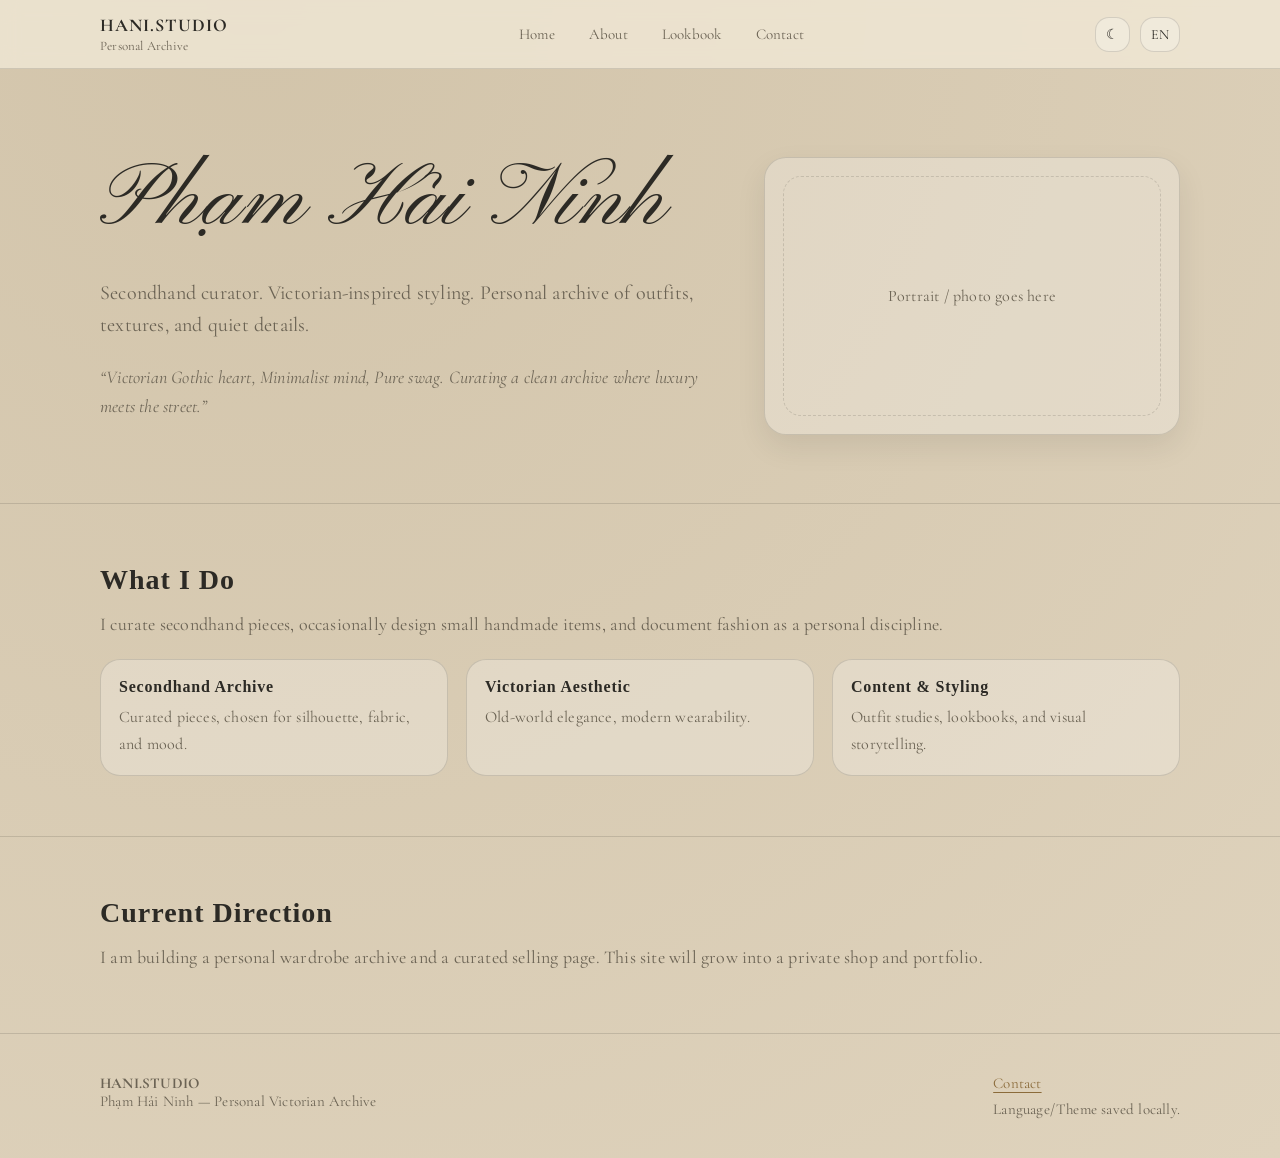
==== index.html @ 0aab6915 "hani studio" ====
<!DOCTYPE html>
<html lang="en">

<head>
    <meta charset="UTF-8" />
    <meta name="viewport" content="width=device-width, initial-scale=1.0" />
    <title>HANI.STUDIO — Phạm Hải Ninh</title>

    <link rel="preconnect" href="https://fonts.googleapis.com">
    <link rel="preconnect" href="https://fonts.gstatic.com" crossorigin>
    <link
        href="https://fonts.googleapis.com/css2?family=Pinyon+Script&family=Cormorant+Garamond:ital,wght@0,300;0,400;1,300;1,400&display=swap"
        rel="stylesheet">
    <link rel="stylesheet" href="assets/css/style.css">
</head>

<body>
    <header class="nav">
        <div class="container nav-inner">
            <div class="brand">
                <div class="name">HANI.STUDIO</div>
                <div class="sub" data-en="Personal Archive" data-vi="Kho lưu trữ cá nhân"></div>
            </div>

            <nav class="menu">
                <a href="index.html" data-en="Home" data-vi="Trang chủ"></a>
                <a href="about.html" data-en="About" data-vi="Giới thiệu"></a>
                <a href="lookbook.html" data-en="Lookbook" data-vi="Bộ sưu tập"></a>
                <a href="contact.html" data-en="Contact" data-vi="Liên hệ"></a>
            </nav>

            <div class="controls">
                <button class="btn" id="themeBtn">☾</button>
                <button class="btn" id="langBtn">EN</button>
            </div>
        </div>
    </header>

    <main>
        <section class="hero">
            <div class="container hero-grid">
                <div class="fade">
                    <h1 data-en="Phạm Hải Ninh" data-vi="Phạm Hải Ninh"></h1>
                    <p data-en="Secondhand curator. Victorian-inspired styling. Personal archive of outfits, textures, and quiet details."
                        data-vi="Người tuyển chọn đồ secondhand. Phong cách lấy cảm hứng Victorian Gothic. Kho lưu trữ cá nhân về outfit.">
                    </p>

                    <p class="tagline" data-en="“Victorian Gothic heart, Minimalist mind, Pure swag. Curating a clean archive where luxury meets the street.”"
                        data-vi="“Phối đồ tối giản, clean vãi cả c*c, tao lại chả chất vcl.”"></p>
                </div>

                <div class="hero-card fade">
                    <div class="frame" data-en="Portrait / photo goes here"
                        data-vi="Ảnh chân dung / ảnh đại diện đặt tại đây"></div>
                </div>
            </div>
        </section>

        <section class="section">
            <div class="container fade">
                <h2 data-en="What I Do" data-vi="Tôi làm gì"></h2>
                <p data-en="I curate secondhand pieces, occasionally design small handmade items, and document fashion as a personal discipline."
                    data-vi="Tôi tuyển chọn đồ secondhand, thỉnh thoảng tự thiết kế những món handmade nhỏ, và ghi lại thời trang như một kỷ luật cá nhân.">
                </p>

                <div class="grid">
                    <div class="card fade">
                        <h3 data-en="Secondhand Archive" data-vi="Kho đồ Secondhand"></h3>
                        <p data-en="Curated pieces, chosen for silhouette, fabric, and mood."
                            data-vi="Đồ được tuyển chọn dựa trên form dáng, chất liệu và khí chất."></p>
                    </div>

                    <div class="card fade">
                        <h3 data-en="Victorian Aesthetic" data-vi="Thẩm mỹ Victorian"></h3>
                        <p data-en="Old-world elegance, modern wearability."
                            data-vi="Tinh thần cổ điển nhưng vẫn mặc được trong đời sống hiện đại."></p>
                    </div>

                    <div class="card fade">
                        <h3 data-en="Content & Styling" data-vi="Nội dung & Phối đồ"></h3>
                        <p data-en="Outfit studies, lookbooks, and visual storytelling."
                            data-vi="Nghiên cứu outfit, lookbook và kể chuyện bằng hình ảnh."></p>
                    </div>
                </div>
            </div>
        </section>

        <section class="section">
            <div class="container fade">
                <h2 data-en="Current Direction" data-vi="Hướng đi hiện tại"></h2>
                <p data-en="I am building a personal wardrobe archive and a curated selling page. This site will grow into a private shop and portfolio."
                    data-vi="Tôi đang xây dựng kho lưu trữ tủ đồ cá nhân và một trang bán đồ tuyển chọn. Website này sẽ dần phát triển thành shop nhỏ và portfolio chuyên nghiệp.">
                </p>
            </div>
        </section>
    </main>

    <footer class="footer">
        <div class="container footer-grid">
            <div>
                <div><strong>HANI.STUDIO</strong></div>
                <div data-en="Phạm Hải Ninh — Personal Victorian Archive"
                    data-vi="Phạm Hải Ninh — Kho lưu trữ Victorian cá nhân"></div>
            </div>

            <div>
                <div>
                    <a href="contact.html" data-en="Contact" data-vi="Liên hệ"></a>
                </div>
                <div style="margin-top:8px;">
                    <span data-en="Language/Theme saved locally."
                        data-vi="Ngôn ngữ/giao diện được lưu trên máy."></span>
                </div>
            </div>
        </div>
    </footer>

    <script src="assets/js/main.js"></script>
</body>

</html>
---- assets/css/style.css ----
:root {
    --bg: #dfd3bd;       /* Màu be trầm, giống giấy thảo cũ */
    --bg2: #d2c4aa;      /* Màu tối hơn một chút cho hiệu ứng nền đổ bóng */
    --text: #2c2a25;     /* Màu mực nâu đen, bớt gắt hơn màu đen thuần */
    --muted: #6b6354;    /* Màu chữ phụ trầm hơn */
    --accent: #8b6b3a;   /* Màu đồng cổ */
    --accent2: #a68b5e;
    --border: rgba(44, 42, 37, 0.15);
    --shadow: 0 12px 30px rgba(0, 0, 0, 0.08);
    --card: rgba(255, 255, 255, 0.25);
}

[data-theme="dark"] {
    --bg: #0f0e0c;
    --bg2: #171512;
    --text: #f0e7d6;
    --muted: #b8ad98;
    --accent: #caa76a;
    --accent2: #8f6e3a;
    --border: rgba(240, 231, 214, 0.16);
    --shadow: 0 12px 30px rgba(0, 0, 0, 0.45);
    --card: rgba(255, 255, 255, 0.05);
}

* {
    box-sizing: border-box;
}

html {
    scroll-behavior: smooth;
}

body {
    margin: 0;
    font-family: "Cormorant Garamond", serif;
    background: radial-gradient(circle at 20% 0%, var(--bg2), var(--bg));
    color: var(--text);
    letter-spacing: 0.2px;
}

a {
    color: inherit;
    text-decoration: none;
}

.container {
    width: min(1080px, 92%);
    margin: 0 auto;
}

.nav {
    position: sticky;
    top: 0;
    z-index: 50;
    backdrop-filter: blur(10px);
    background: rgba(242, 234, 216, 0.75);
    border-bottom: 1px solid var(--border);
}

[data-theme="dark"] .nav {
    background: rgba(15, 14, 12, 0.70);
}

.nav-inner {
    display: flex;
    align-items: center;
    justify-content: space-between;
    padding: 14px 0;
}

.brand {
    display: flex;
    flex-direction: column;
    gap: 2px;
}

.brand .name {
    font-family: "Cormorant Garamond", serif;
    /* Đổi Cinzel thành font này */
    font-weight: 700;
    font-size: 18px;
    letter-spacing: 1px;
    text-transform: uppercase;
}

.brand .sub {
    font-size: 13px;
    color: var(--muted);
}

.menu {
    display: flex;
    gap: 18px;
    align-items: center;
    font-size: 15px;
}

.menu a {
    padding: 6px 8px;
    border-radius: 10px;
    transition: 0.2s;
    color: var(--muted);
}

.menu a:hover {
    color: var(--text);
    background: rgba(0, 0, 0, 0.05);
}

[data-theme="dark"] .menu a:hover {
    background: rgba(255, 255, 255, 0.06);
}

.controls {
    display: flex;
    gap: 10px;
    align-items: center;
}

.btn {
    border: 1px solid var(--border);
    background: var(--card);
    color: var(--text);
    padding: 8px 10px;
    border-radius: 14px;
    cursor: pointer;
    font-family: inherit;
    font-size: 14px;
    transition: 0.2s;
}

.btn:hover {
    transform: translateY(-1px);
    box-shadow: var(--shadow);
}

.hero {
    padding: 80px 0 60px;
}

.hero-grid {
    display: grid;
    grid-template-columns: 1.2fr 0.8fr;
    gap: 40px;
    align-items: center;
}

@media (max-width: 860px) {
    .hero-grid {
        grid-template-columns: 1fr;
    }
}
.hero h1 {
    font-family: 'Pinyon Script', cursive !important;
    font-weight: 400;
    font-size: clamp(60px, 9vw, 90px); /* Tăng size để bù cho nét mảnh */
    line-height: 1.2;
    color: var(--text);
    margin: 0 0 20px;
    text-transform: none;
    letter-spacing: 1px;
}

.hero p {
    font-size: 20px;
    line-height: 1.6;
    color: var(--muted);
    margin: 0 0 22px;
}

.hero .tagline {
    font-style: italic;
    font-size: 18px;
    opacity: 0.95;
}

.hero-card {
    border: 1px solid var(--border);
    border-radius: 22px;
    padding: 18px;
    background: var(--card);
    box-shadow: var(--shadow);
}

.hero-card .frame {
    border: 1px dashed var(--border);
    border-radius: 18px;
    padding: 18px;
    min-height: 240px;
    display: grid;
    place-items: center;
    text-align: center;
    color: var(--muted);
}

.section {
    padding: 60px 0;
    border-top: 1px solid var(--border);
}

.section h2 {
    font-family: "Cinzel", serif;
    letter-spacing: 1px;
    margin: 0 0 14px;
    font-size: 28px;
}

.section p {
    margin: 0;
    font-size: 18px;
    line-height: 1.65;
    color: var(--muted);
}

.grid {
    margin-top: 20px;
    display: grid;
    grid-template-columns: repeat(3, 1fr);
    gap: 18px;
}

@media (max-width: 860px) {
    .grid {
        grid-template-columns: 1fr;
    }
}

.card {
    border: 1px solid var(--border);
    background: var(--card);
    border-radius: 20px;
    padding: 18px;
    transition: 0.2s;
}

.card:hover {
    transform: translateY(-2px);
    box-shadow: var(--shadow);
}

.card h3 {
    margin: 0 0 8px;
    font-family: "Cinzel", serif;
    font-size: 16px;
    letter-spacing: 0.8px;
}

.card p {
    margin: 0;
    font-size: 16px;
}

.footer {
    padding: 40px 0;
    border-top: 1px solid var(--border);
    color: var(--muted);
    font-size: 15px;
}

.footer-grid {
    display: flex;
    justify-content: space-between;
    gap: 20px;
    flex-wrap: wrap;
}

.footer a {
    color: var(--accent);
    text-decoration: underline;
    text-decoration-thickness: 1px;
    text-underline-offset: 4px;
}

.fade {
    opacity: 0;
    transform: translateY(12px);
    transition: 0.8s ease;
}

.fade.show {
    opacity: 1;
    transform: translateY(0);
}
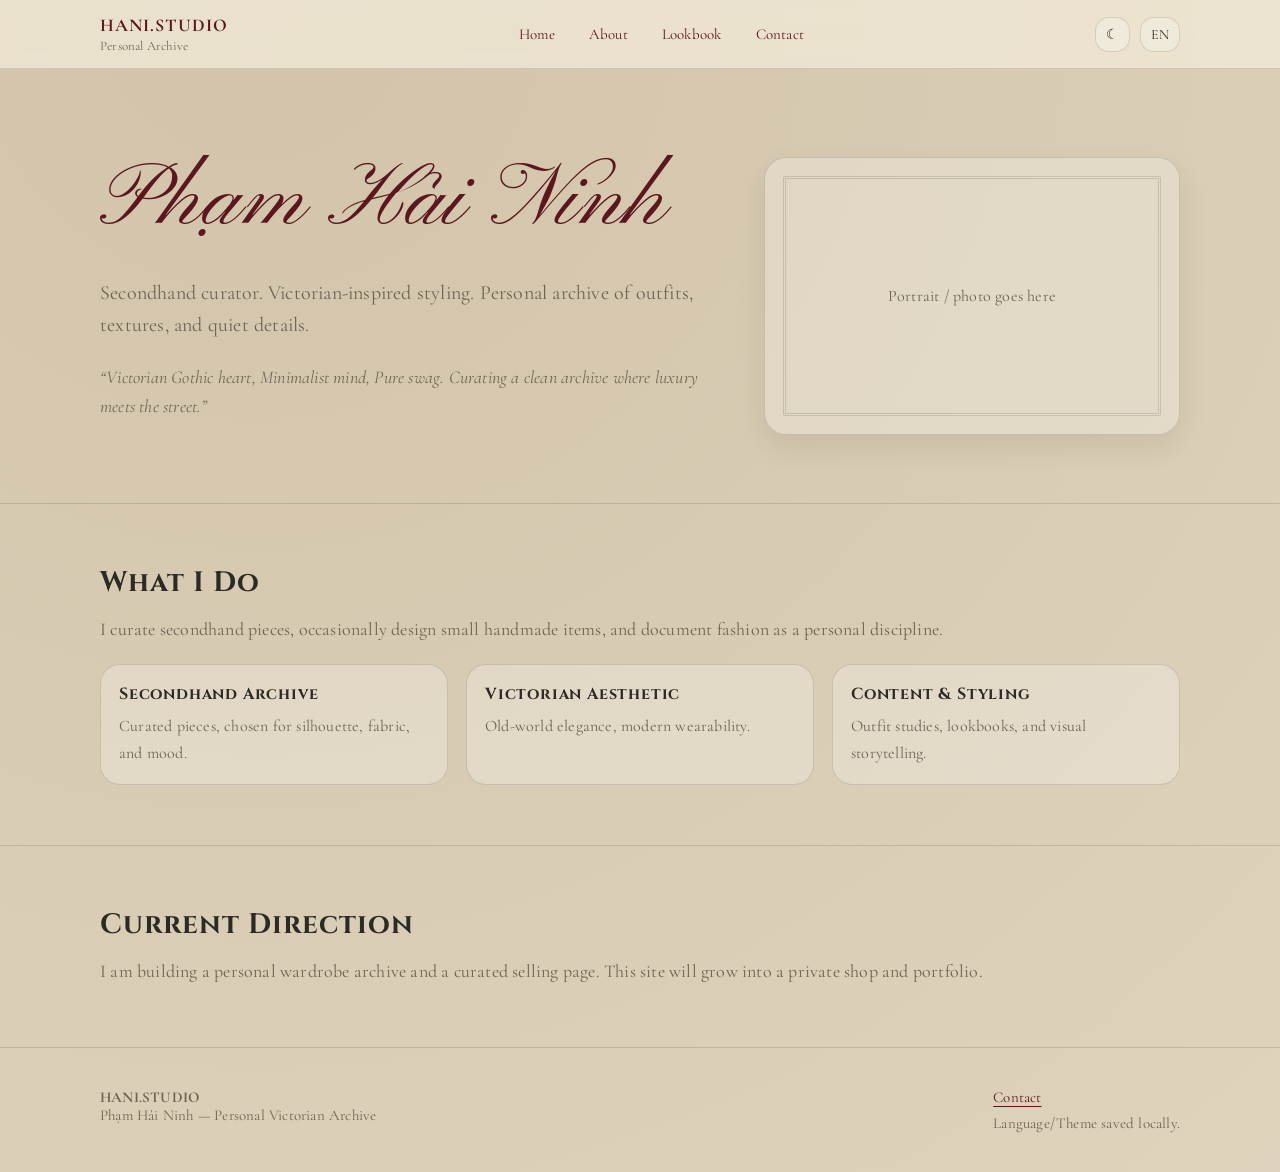
==== commit d7144613: "Cập nhật font chữ và đổi màu đỏ rượu vang" ====
--- a/index.html
+++ b/index.html
@@ -6,11 +6,9 @@
     <meta name="viewport" content="width=device-width, initial-scale=1.0" />
     <title>HANI.STUDIO — Phạm Hải Ninh</title>
 
-    <link rel="preconnect" href="https://fonts.googleapis.com">
-    <link rel="preconnect" href="https://fonts.gstatic.com" crossorigin>
-    <link
-        href="https://fonts.googleapis.com/css2?family=Pinyon+Script&family=Cormorant+Garamond:ital,wght@0,300;0,400;1,300;1,400&display=swap"
-        rel="stylesheet">
+<link rel="preconnect" href="https://fonts.googleapis.com">
+<link rel="preconnect" href="https://fonts.gstatic.com" crossorigin>
+<link href="https://fonts.googleapis.com/css2?family=Cinzel:wght@400;600&family=Cormorant+Garamond:ital,wght@0,300;0,400;1,300;1,400&family=Pinyon+Script&display=swap" rel="stylesheet">
     <link rel="stylesheet" href="assets/css/style.css">
 </head>
 
--- a/assets/css/style.css
+++ b/assets/css/style.css
@@ -3,7 +3,7 @@
     --bg2: #d2c4aa;      /* Màu tối hơn một chút cho hiệu ứng nền đổ bóng */
     --text: #2c2a25;     /* Màu mực nâu đen, bớt gắt hơn màu đen thuần */
     --muted: #6b6354;    /* Màu chữ phụ trầm hơn */
-    --accent: #8b6b3a;   /* Màu đồng cổ */
+    --accent: #5C161E;   /* Màu đồng cổ */
     --accent2: #a68b5e;
     --border: rgba(44, 42, 37, 0.15);
     --shadow: 0 12px 30px rgba(0, 0, 0, 0.08);
@@ -15,7 +15,7 @@
     --bg2: #171512;
     --text: #f0e7d6;
     --muted: #b8ad98;
-    --accent: #caa76a;
+    --accent: #8B0000;
     --accent2: #8f6e3a;
     --border: rgba(240, 231, 214, 0.16);
     --shadow: 0 12px 30px rgba(0, 0, 0, 0.45);
@@ -81,6 +81,7 @@
     font-size: 18px;
     letter-spacing: 1px;
     text-transform: uppercase;
+    color: var(--accent); /* Thêm dòng này để đổi sang màu đỏ rượu */
 }
 
 .brand .sub {
@@ -100,6 +101,7 @@
     border-radius: 10px;
     transition: 0.2s;
     color: var(--muted);
+    color: var(--accent); /* Đổi từ var(--muted) sang đỏ rượu */
 }
 
 .menu a:hover {
@@ -155,7 +157,7 @@
     font-weight: 400;
     font-size: clamp(60px, 9vw, 90px); /* Tăng size để bù cho nét mảnh */
     line-height: 1.2;
-    color: var(--text);
+    color: var(--accent);
     margin: 0 0 20px;
     text-transform: none;
     letter-spacing: 1px;
@@ -183,8 +185,8 @@
 }
 
 .hero-card .frame {
-    border: 1px dashed var(--border);
-    border-radius: 18px;
+    border: 3px double var(--border); /* Đổi từ dashed sang double */
+    border-radius: 2px; /* Góc nhọn hoặc bo rất nhẹ sẽ ra chất Gothic hơn là bo tròn 18px */
     padding: 18px;
     min-height: 240px;
     display: grid;
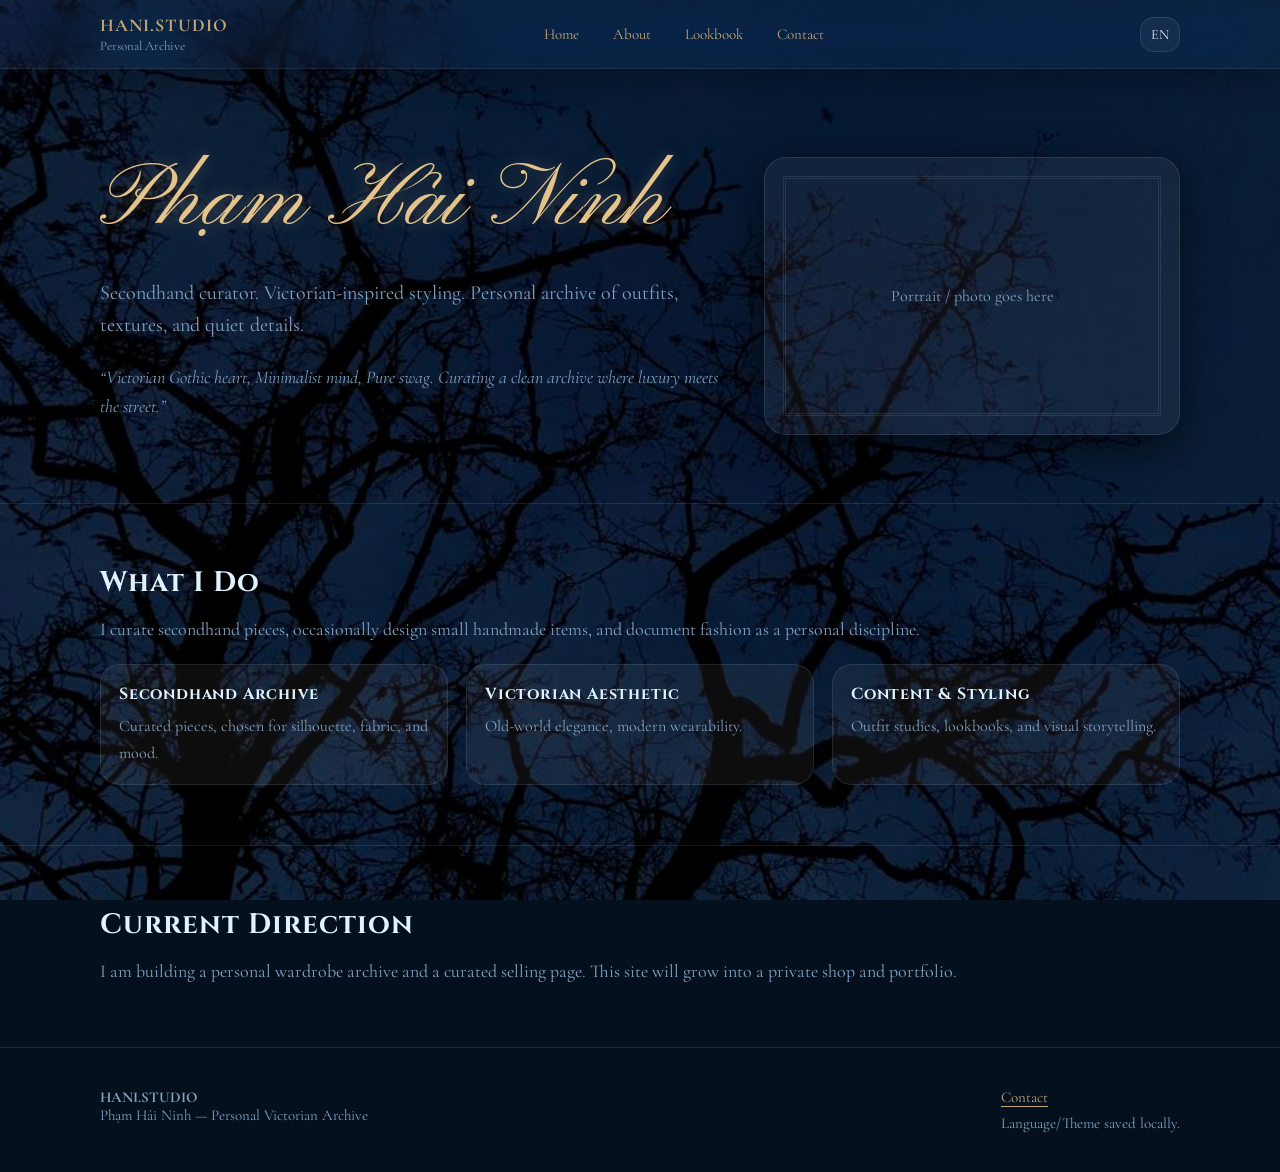
==== commit b2f8ae9e: "Giao diện Tối vĩnh viễn, thêm hiệu ứng Kính Apple và làm mỏng chữ phát sáng" ====
--- a/index.html
+++ b/index.html
@@ -28,7 +28,6 @@
             </nav>
 
             <div class="controls">
-                <button class="btn" id="themeBtn">☾</button>
                 <button class="btn" id="langBtn">EN</button>
             </div>
         </div>
--- a/assets/css/style.css
+++ b/assets/css/style.css
@@ -1,24 +1,13 @@
 :root {
-    --bg: #dfd3bd;       /* Màu be trầm, giống giấy thảo cũ */
-    --bg2: #d2c4aa;      /* Màu tối hơn một chút cho hiệu ứng nền đổ bóng */
-    --text: #2c2a25;     /* Màu mực nâu đen, bớt gắt hơn màu đen thuần */
-    --muted: #6b6354;    /* Màu chữ phụ trầm hơn */
-    --accent: #5C161E;   /* Màu đồng cổ */
-    --accent2: #a68b5e;
-    --border: rgba(44, 42, 37, 0.15);
-    --shadow: 0 12px 30px rgba(0, 0, 0, 0.08);
-    --card: rgba(255, 255, 255, 0.25);
-}
-
-[data-theme="dark"] {
-    --bg: #0f0e0c;
-    --bg2: #171512;
-    --text: #f0e7d6;
-    --muted: #b8ad98;
-    --accent: #8B0000;
-    --accent2: #8f6e3a;
-    --border: rgba(240, 231, 214, 0.16);
-    --shadow: 0 12px 30px rgba(0, 0, 0, 0.45);
+    --bg: #04101e;
+    /* Xanh thẫm rất tối */
+    --bg2: #081a2e;
+    --text: #e0f2fe;
+    /* Màu chữ trắng xanh nhạt */
+    --muted: #84a2bf;
+    --accent: #c2a878;
+    --border: rgba(224, 242, 254, 0.1);
+    --shadow: 0 12px 40px rgba(0, 0, 0, 0.6);
     --card: rgba(255, 255, 255, 0.05);
 }
 
@@ -33,9 +22,14 @@
 body {
     margin: 0;
     font-family: "Cormorant Garamond", serif;
-    background: radial-gradient(circle at 20% 0%, var(--bg2), var(--bg));
+    background-color: var(--bg);
+    /* Nền tối dự phòng phòng khi mạng lag chưa tải được ảnh */
+    background-image: url('../img/wallpic.png');
+    /* ĐƯỜNG DẪN CHUẨN LÀ ĐÂY */
+    background-size: cover;
+    background-position: center;
+    background-attachment: fixed;
     color: var(--text);
-    letter-spacing: 0.2px;
 }
 
 a {
@@ -52,9 +46,18 @@
     position: sticky;
     top: 0;
     z-index: 50;
-    backdrop-filter: blur(10px);
-    background: rgba(242, 234, 216, 0.75);
-    border-bottom: 1px solid var(--border);
+
+    /* --- HIỆU ỨNG APPLE LIQUID GLASS --- */
+    background: rgba(255, 255, 255, 0.03);
+    /* Lớp kính trong suốt gần như vô hình */
+    backdrop-filter: blur(24px) saturate(150%);
+    /* Làm nhòe và rực rỡ hình ảnh/chữ chạy phía sau */
+    -webkit-backdrop-filter: blur(24px) saturate(150%);
+    /* Hỗ trợ riêng cho Safari/iOS */
+    border-bottom: 1px solid rgba(255, 255, 255, 0.08);
+    /* Cạnh viền kính phản chiếu ánh sáng cực mỏng */
+    box-shadow: 0 8px 32px 0 rgba(0, 0, 0, 0.3);
+    /* Bóng đổ hắt xuống tạo cảm giác tấm kính nổi lên */
 }
 
 [data-theme="dark"] .nav {
@@ -81,7 +84,8 @@
     font-size: 18px;
     letter-spacing: 1px;
     text-transform: uppercase;
-    color: var(--accent); /* Thêm dòng này để đổi sang màu đỏ rượu */
+    color: var(--accent);
+    /* Thêm dòng này để đổi sang màu đỏ rượu */
 }
 
 .brand .sub {
@@ -101,7 +105,8 @@
     border-radius: 10px;
     transition: 0.2s;
     color: var(--muted);
-    color: var(--accent); /* Đổi từ var(--muted) sang đỏ rượu */
+    color: var(--accent);
+    /* Đổi từ var(--muted) sang đỏ rượu */
 }
 
 .menu a:hover {
@@ -152,15 +157,24 @@
         grid-template-columns: 1fr;
     }
 }
+
 .hero h1 {
+    /* GIỮ NGUYÊN SETTING CŨ ĐỂ CHỮ THANH MẢNH */
     font-family: 'Pinyon Script', cursive !important;
-    font-weight: 400;
-    font-size: clamp(60px, 9vw, 90px); /* Tăng size để bù cho nét mảnh */
+    font-weight: 400; /* Trả lại độ mảnh ban đầu */
+    font-size: clamp(60px, 9vw, 90px);
     line-height: 1.2;
-    color: var(--accent);
+    
+    /* MÀU VÀNG CHAMPAGNE SÁNG (hoặc cậu dùng #c2a878) */
+    color: #E5C48B; 
+    
     margin: 0 0 20px;
     text-transform: none;
     letter-spacing: 1px;
+    
+    /* FIX LỖI CHỮ BÉO: Chỉ dùng 1 quầng sáng mờ tịt ở xa, KHÔNG dùng lõi sáng */
+    text-shadow: 
+        0 0 15px rgba(229, 196, 139, 0.3); 
 }
 
 .hero p {
@@ -185,8 +199,10 @@
 }
 
 .hero-card .frame {
-    border: 3px double var(--border); /* Đổi từ dashed sang double */
-    border-radius: 2px; /* Góc nhọn hoặc bo rất nhẹ sẽ ra chất Gothic hơn là bo tròn 18px */
+    border: 3px double var(--border);
+    /* Đổi từ dashed sang double */
+    border-radius: 2px;
+    /* Góc nhọn hoặc bo rất nhẹ sẽ ra chất Gothic hơn là bo tròn 18px */
     padding: 18px;
     min-height: 240px;
     display: grid;
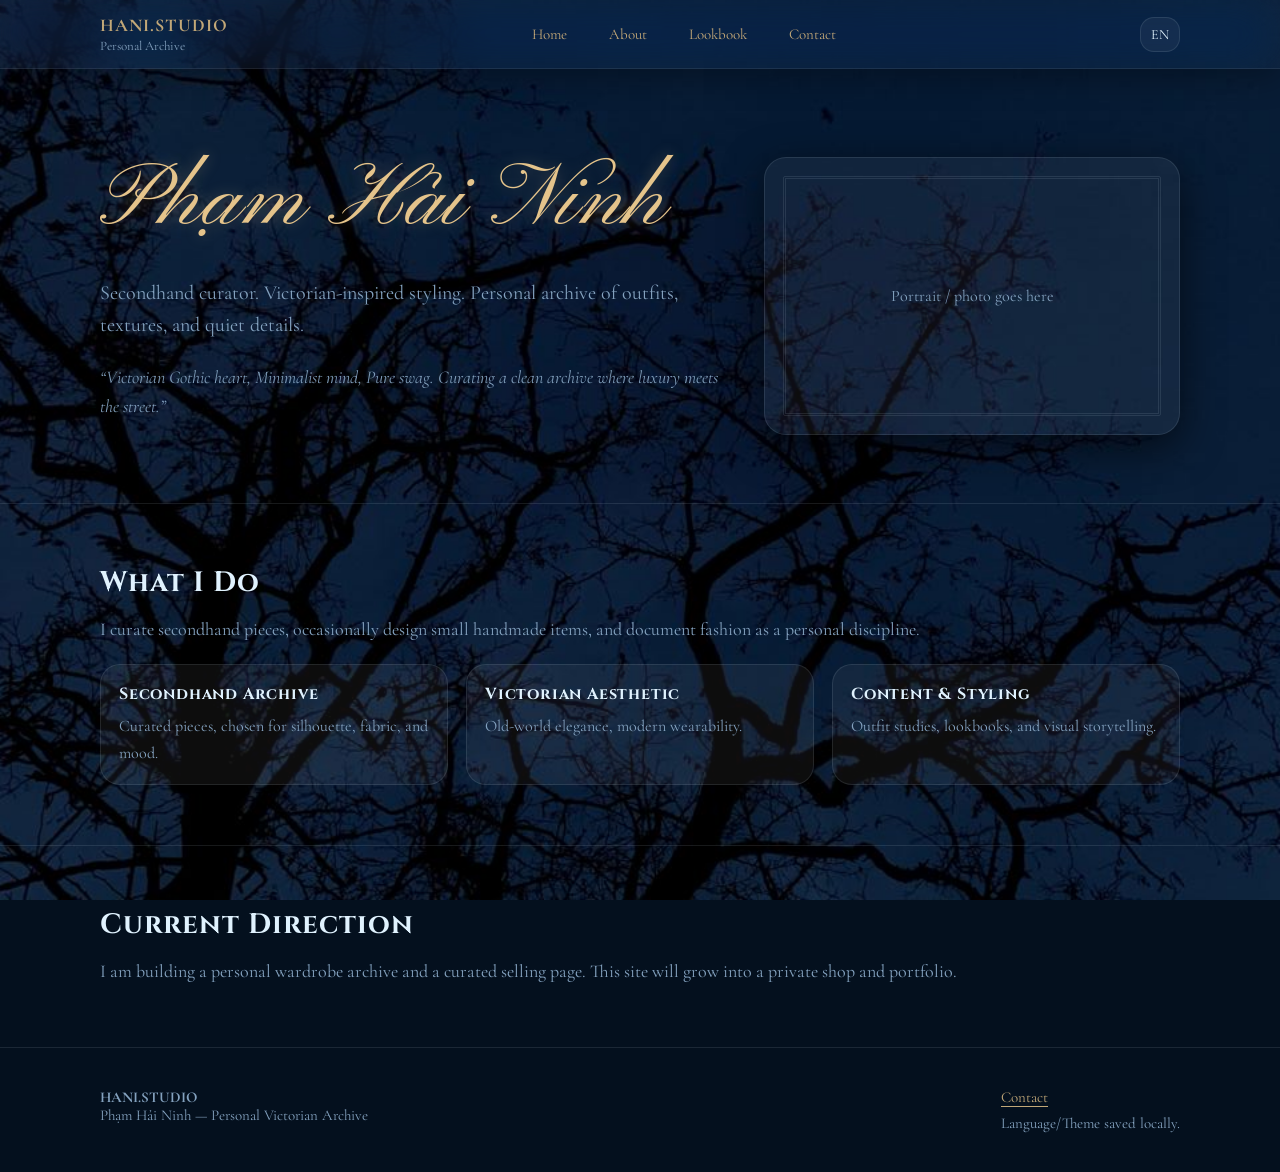
==== commit b663c508: "Cập nhật falvicon ver1" ====
--- a/index.html
+++ b/index.html
@@ -1,11 +1,10 @@
 <!DOCTYPE html>
 <html lang="en">
-
 <head>
     <meta charset="UTF-8" />
     <meta name="viewport" content="width=device-width, initial-scale=1.0" />
     <title>HANI.STUDIO — Phạm Hải Ninh</title>
-
+<link rel="icon" type="image/png" href="assets/img/favicon.png">
 <link rel="preconnect" href="https://fonts.googleapis.com">
 <link rel="preconnect" href="https://fonts.gstatic.com" crossorigin>
 <link href="https://fonts.googleapis.com/css2?family=Cinzel:wght@400;600&family=Cormorant+Garamond:ital,wght@0,300;0,400;1,300;1,400&family=Pinyon+Script&display=swap" rel="stylesheet">
--- a/assets/css/style.css
+++ b/assets/css/style.css
@@ -101,7 +101,7 @@
 }
 
 .menu a {
-    padding: 6px 8px;
+    padding: 10px 12px;
     border-radius: 10px;
     transition: 0.2s;
     color: var(--muted);
@@ -298,4 +298,32 @@
 .fade.show {
     opacity: 1;
     transform: translateY(0);
+}
+
+/* --- TỐI ƯU CHO ĐIỆN THOẠI (Mobile UI) --- */
+@media (max-width: 768px) {
+    .nav-inner {
+        flex-wrap: wrap; /* Cho phép các khối rớt dòng */
+        justify-content: center; 
+        gap: 15px;
+        position: relative;
+    }
+    
+    .brand {
+        flex: 1 1 100%; /* Ép Logo chiếm trọn hàng đầu tiên */
+        text-align: center;
+    }
+    
+    .menu {
+        justify-content: center;
+        flex-wrap: wrap; /* Chữ menu dài quá sẽ tự rớt dòng */
+        gap: 12px;
+        font-size: 14px;
+    }
+    
+    .controls {
+        position: absolute; /* Neo nút EN/VI ở góc trên cùng bên phải */
+        top: 15px;
+        right: 0;
+    }
 }
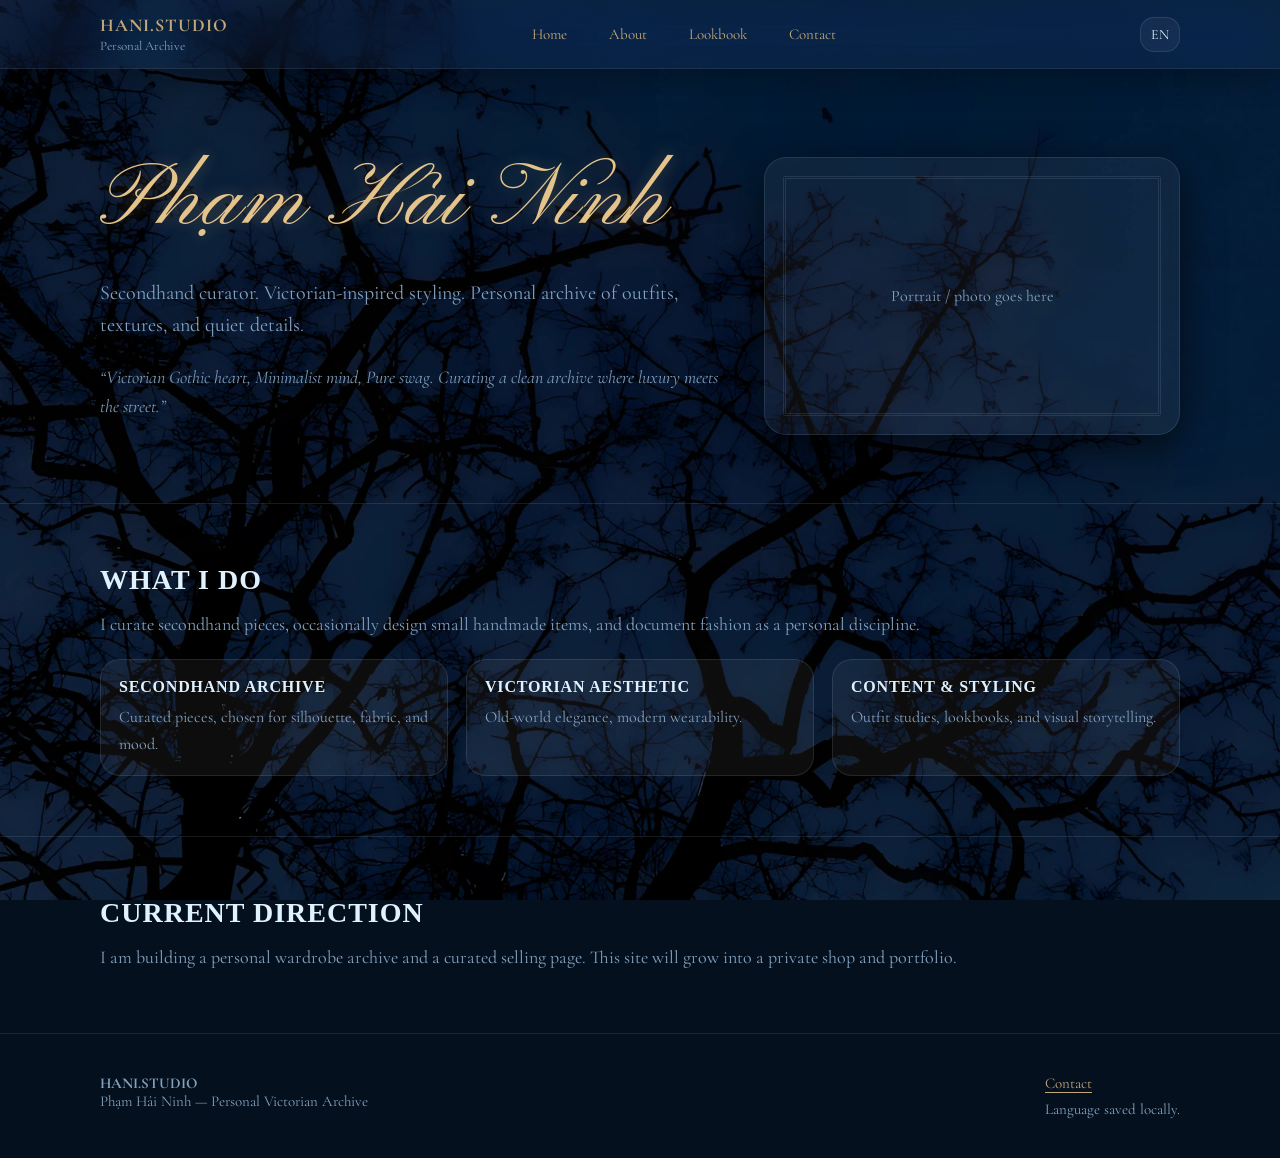
==== commit 59bd4095: "tối ưu hóa và sử lỗi font tiếng việt" ====
--- a/index.html
+++ b/index.html
@@ -1,13 +1,16 @@
 <!DOCTYPE html>
 <html lang="en">
+
 <head>
     <meta charset="UTF-8" />
     <meta name="viewport" content="width=device-width, initial-scale=1.0" />
     <title>HANI.STUDIO — Phạm Hải Ninh</title>
-<link rel="icon" type="image/png" href="assets/img/favicon.png">
-<link rel="preconnect" href="https://fonts.googleapis.com">
-<link rel="preconnect" href="https://fonts.gstatic.com" crossorigin>
-<link href="https://fonts.googleapis.com/css2?family=Cinzel:wght@400;600&family=Cormorant+Garamond:ital,wght@0,300;0,400;1,300;1,400&family=Pinyon+Script&display=swap" rel="stylesheet">
+    <link rel="icon" type="image/png" href="assets/img/favicon.png">
+    <link rel="preconnect" href="https://fonts.googleapis.com">
+    <link rel="preconnect" href="https://fonts.gstatic.com" crossorigin>
+    <link
+        href="https://fonts.googleapis.com/css2?family=Cinzel:wght@400;600&family=Cormorant+Garamond:ital,wght@0,300;0,400;1,300;1,400&family=Pinyon+Script&display=swap"
+        rel="stylesheet">
     <link rel="stylesheet" href="assets/css/style.css">
 </head>
 
@@ -41,7 +44,8 @@
                         data-vi="Người tuyển chọn đồ secondhand. Phong cách lấy cảm hứng Victorian Gothic. Kho lưu trữ cá nhân về outfit.">
                     </p>
 
-                    <p class="tagline" data-en="“Victorian Gothic heart, Minimalist mind, Pure swag. Curating a clean archive where luxury meets the street.”"
+                    <p class="tagline"
+                        data-en="“Victorian Gothic heart, Minimalist mind, Pure swag. Curating a clean archive where luxury meets the street.”"
                         data-vi="“Phối đồ tối giản, clean vãi cả c*c, tao lại chả chất vcl.”"></p>
                 </div>
 
@@ -104,8 +108,7 @@
                     <a href="contact.html" data-en="Contact" data-vi="Liên hệ"></a>
                 </div>
                 <div style="margin-top:8px;">
-                    <span data-en="Language/Theme saved locally."
-                        data-vi="Ngôn ngữ/giao diện được lưu trên máy."></span>
+                    <span data-en="Language saved locally." data-vi="Cài đặt ngôn ngữ được lưu trên máy."></span>
                 </div>
             </div>
         </div>
--- a/assets/css/style.css
+++ b/assets/css/style.css
@@ -24,7 +24,7 @@
     font-family: "Cormorant Garamond", serif;
     background-color: var(--bg);
     /* Nền tối dự phòng phòng khi mạng lag chưa tải được ảnh */
-    background-image: url('../img/wallpic.png');
+    background-image: url('../img/wallpic.webp');
     /* ĐƯỜNG DẪN CHUẨN LÀ ĐÂY */
     background-size: cover;
     background-position: center;
@@ -59,11 +59,6 @@
     box-shadow: 0 8px 32px 0 rgba(0, 0, 0, 0.3);
     /* Bóng đổ hắt xuống tạo cảm giác tấm kính nổi lên */
 }
-
-[data-theme="dark"] .nav {
-    background: rgba(15, 14, 12, 0.70);
-}
-
 .nav-inner {
     display: flex;
     align-items: center;
@@ -79,7 +74,6 @@
 
 .brand .name {
     font-family: "Cormorant Garamond", serif;
-    /* Đổi Cinzel thành font này */
     font-weight: 700;
     font-size: 18px;
     letter-spacing: 1px;
@@ -112,10 +106,6 @@
 .menu a:hover {
     color: var(--text);
     background: rgba(0, 0, 0, 0.05);
-}
-
-[data-theme="dark"] .menu a:hover {
-    background: rgba(255, 255, 255, 0.06);
 }
 
 .controls {
@@ -217,10 +207,11 @@
 }
 
 .section h2 {
-    font-family: "Cinzel", serif;
+    font-family: "Playfair Display", serif; /* Đổi thành Playfair Display */
     letter-spacing: 1px;
     margin: 0 0 14px;
     font-size: 28px;
+    text-transform: uppercase; /* Thêm dòng này để ép chữ in hoa */
 }
 
 .section p {
@@ -258,9 +249,10 @@
 
 .card h3 {
     margin: 0 0 8px;
-    font-family: "Cinzel", serif;
+    font-family: "Playfair Display", serif; /* Đổi thành Playfair Display */
     font-size: 16px;
     letter-spacing: 0.8px;
+    text-transform: uppercase; /* Thêm dòng này để ép chữ in hoa */
 }
 
 .card p {
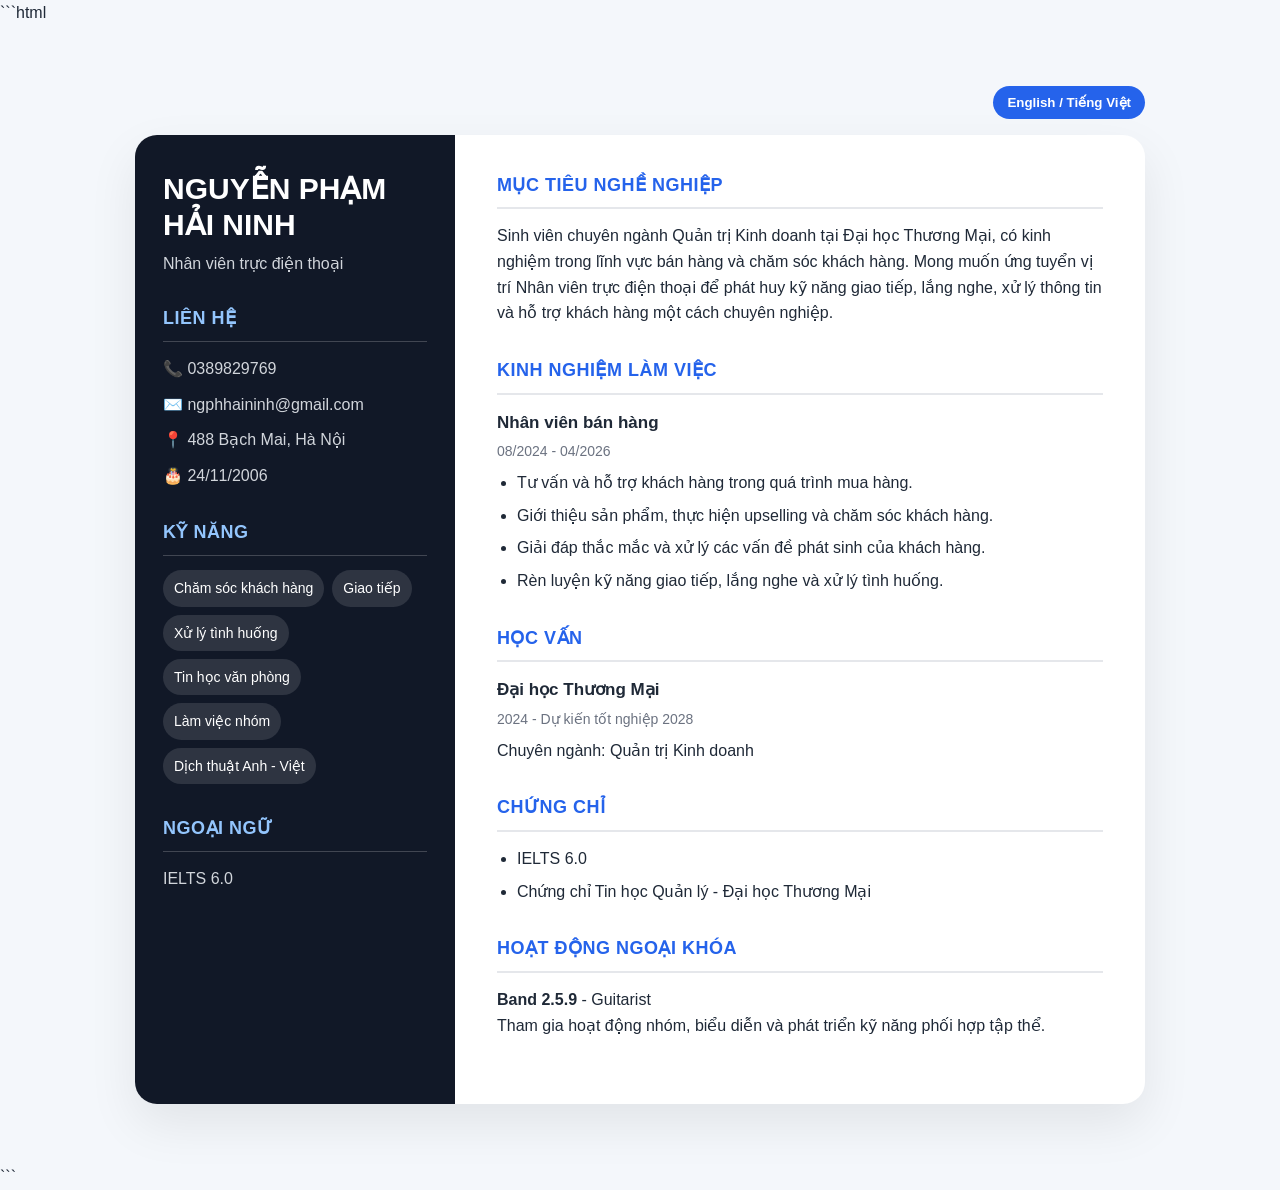
==== commit a2766ccd: "Revise CV của tao Updated the CV content and structure for both Vietnamese and English versions, inc" ====
--- a/index.html
+++ b/index.html
@@ -1,120 +1,366 @@
+```html
 <!DOCTYPE html>
-<html lang="en">
-
+<html lang="vi">
 <head>
-    <meta charset="UTF-8" />
-    <meta name="viewport" content="width=device-width, initial-scale=1.0" />
-    <title>HANI.STUDIO — Phạm Hải Ninh</title>
-    <link rel="icon" type="image/png" href="assets/img/favicon.png">
-    <link rel="preconnect" href="https://fonts.googleapis.com">
-    <link rel="preconnect" href="https://fonts.gstatic.com" crossorigin>
-    <link
-        href="https://fonts.googleapis.com/css2?family=Cinzel:wght@400;600&family=Cormorant+Garamond:ital,wght@0,300;0,400;1,300;1,400&family=Pinyon+Script&display=swap"
-        rel="stylesheet">
-    <link rel="stylesheet" href="assets/css/style.css">
+  <meta charset="UTF-8" />
+  <meta name="viewport" content="width=device-width, initial-scale=1.0" />
+  <title>Nguyễn Phạm Hải Ninh | CV</title>
+
+  <style>
+    :root {
+      --bg: #f4f7fb;
+      --card: #ffffff;
+      --text: #1f2937;
+      --muted: #6b7280;
+      --primary: #2563eb;
+      --line: #e5e7eb;
+    }
+
+    * {
+      box-sizing: border-box;
+      margin: 0;
+      padding: 0;
+    }
+
+    body {
+      font-family: Arial, sans-serif;
+      background: var(--bg);
+      color: var(--text);
+      line-height: 1.6;
+    }
+
+    .container {
+      max-width: 1050px;
+      margin: 40px auto;
+      padding: 20px;
+    }
+
+    .cv {
+      display: grid;
+      grid-template-columns: 320px 1fr;
+      background: var(--card);
+      border-radius: 22px;
+      overflow: hidden;
+      box-shadow: 0 20px 50px rgba(0,0,0,0.08);
+    }
+
+    .sidebar {
+      background: #111827;
+      color: white;
+      padding: 36px 28px;
+    }
+
+    .main {
+      padding: 36px 42px;
+    }
+
+    .name {
+      font-size: 30px;
+      line-height: 1.2;
+      margin-bottom: 8px;
+      text-transform: uppercase;
+    }
+
+    .role {
+      color: #93c5fd;
+      font-size: 16px;
+      margin-bottom: 28px;
+    }
+
+    .section {
+      margin-bottom: 30px;
+    }
+
+    .section h2 {
+      font-size: 18px;
+      margin-bottom: 14px;
+      padding-bottom: 8px;
+      border-bottom: 2px solid var(--line);
+      color: var(--primary);
+      text-transform: uppercase;
+      letter-spacing: 0.5px;
+    }
+
+    .sidebar .section h2 {
+      color: #93c5fd;
+      border-bottom: 1px solid rgba(255,255,255,0.2);
+    }
+
+    .item {
+      margin-bottom: 18px;
+    }
+
+    .item h3 {
+      font-size: 17px;
+      margin-bottom: 4px;
+    }
+
+    .time {
+      color: var(--muted);
+      font-size: 14px;
+      margin-bottom: 8px;
+    }
+
+    .sidebar .time,
+    .sidebar p,
+    .sidebar li {
+      color: #d1d5db;
+    }
+
+    ul {
+      padding-left: 20px;
+    }
+
+    li {
+      margin-bottom: 7px;
+    }
+
+    .contact p {
+      margin-bottom: 10px;
+      word-break: break-word;
+    }
+
+    .skills {
+      display: flex;
+      flex-wrap: wrap;
+      gap: 8px;
+    }
+
+    .skill {
+      background: #eaf1ff;
+      color: #1d4ed8;
+      padding: 7px 11px;
+      border-radius: 999px;
+      font-size: 14px;
+    }
+
+    .sidebar .skill {
+      background: rgba(255,255,255,0.12);
+      color: white;
+    }
+
+    .lang-switch {
+      text-align: right;
+      margin-bottom: 16px;
+    }
+
+    button {
+      border: none;
+      background: var(--primary);
+      color: white;
+      padding: 9px 14px;
+      border-radius: 999px;
+      cursor: pointer;
+      font-weight: bold;
+    }
+
+    button:hover {
+      opacity: 0.9;
+    }
+
+    .hidden {
+      display: none;
+    }
+
+    @media (max-width: 800px) {
+      .cv {
+        grid-template-columns: 1fr;
+      }
+
+      .main {
+        padding: 30px 24px;
+      }
+
+      .sidebar {
+        padding: 30px 24px;
+      }
+    }
+  </style>
 </head>
 
 <body>
-    <header class="nav">
-        <div class="container nav-inner">
-            <div class="brand">
-                <div class="name">HANI.STUDIO</div>
-                <div class="sub" data-en="Personal Archive" data-vi="Kho lưu trữ cá nhân"></div>
-            </div>
-
-            <nav class="menu">
-                <a href="index.html" data-en="Home" data-vi="Trang chủ"></a>
-                <a href="about.html" data-en="About" data-vi="Giới thiệu"></a>
-                <a href="lookbook.html" data-en="Lookbook" data-vi="Bộ sưu tập"></a>
-                <a href="contact.html" data-en="Contact" data-vi="Liên hệ"></a>
-            </nav>
-
-            <div class="controls">
-                <button class="btn" id="langBtn">EN</button>
-            </div>
-        </div>
-    </header>
-
-    <main>
-        <section class="hero">
-            <div class="container hero-grid">
-                <div class="fade">
-                    <h1 data-en="Phạm Hải Ninh" data-vi="Phạm Hải Ninh"></h1>
-                    <p data-en="Secondhand curator. Victorian-inspired styling. Personal archive of outfits, textures, and quiet details."
-                        data-vi="Người tuyển chọn đồ secondhand. Phong cách lấy cảm hứng Victorian Gothic. Kho lưu trữ cá nhân về outfit.">
-                    </p>
-
-                    <p class="tagline"
-                        data-en="“Victorian Gothic heart, Minimalist mind, Pure swag. Curating a clean archive where luxury meets the street.”"
-                        data-vi="“Phối đồ tối giản, clean vãi cả c*c, tao lại chả chất vcl.”"></p>
-                </div>
-
-                <div class="hero-card fade">
-                    <div class="frame" data-en="Portrait / photo goes here"
-                        data-vi="Ảnh chân dung / ảnh đại diện đặt tại đây"></div>
-                </div>
-            </div>
-        </section>
-
-        <section class="section">
-            <div class="container fade">
-                <h2 data-en="What I Do" data-vi="Tôi làm gì"></h2>
-                <p data-en="I curate secondhand pieces, occasionally design small handmade items, and document fashion as a personal discipline."
-                    data-vi="Tôi tuyển chọn đồ secondhand, thỉnh thoảng tự thiết kế những món handmade nhỏ, và ghi lại thời trang như một kỷ luật cá nhân.">
-                </p>
-
-                <div class="grid">
-                    <div class="card fade">
-                        <h3 data-en="Secondhand Archive" data-vi="Kho đồ Secondhand"></h3>
-                        <p data-en="Curated pieces, chosen for silhouette, fabric, and mood."
-                            data-vi="Đồ được tuyển chọn dựa trên form dáng, chất liệu và khí chất."></p>
-                    </div>
-
-                    <div class="card fade">
-                        <h3 data-en="Victorian Aesthetic" data-vi="Thẩm mỹ Victorian"></h3>
-                        <p data-en="Old-world elegance, modern wearability."
-                            data-vi="Tinh thần cổ điển nhưng vẫn mặc được trong đời sống hiện đại."></p>
-                    </div>
-
-                    <div class="card fade">
-                        <h3 data-en="Content & Styling" data-vi="Nội dung & Phối đồ"></h3>
-                        <p data-en="Outfit studies, lookbooks, and visual storytelling."
-                            data-vi="Nghiên cứu outfit, lookbook và kể chuyện bằng hình ảnh."></p>
-                    </div>
-                </div>
-            </div>
-        </section>
-
-        <section class="section">
-            <div class="container fade">
-                <h2 data-en="Current Direction" data-vi="Hướng đi hiện tại"></h2>
-                <p data-en="I am building a personal wardrobe archive and a curated selling page. This site will grow into a private shop and portfolio."
-                    data-vi="Tôi đang xây dựng kho lưu trữ tủ đồ cá nhân và một trang bán đồ tuyển chọn. Website này sẽ dần phát triển thành shop nhỏ và portfolio chuyên nghiệp.">
-                </p>
-            </div>
-        </section>
-    </main>
-
-    <footer class="footer">
-        <div class="container footer-grid">
-            <div>
-                <div><strong>HANI.STUDIO</strong></div>
-                <div data-en="Phạm Hải Ninh — Personal Victorian Archive"
-                    data-vi="Phạm Hải Ninh — Kho lưu trữ Victorian cá nhân"></div>
-            </div>
-
-            <div>
-                <div>
-                    <a href="contact.html" data-en="Contact" data-vi="Liên hệ"></a>
-                </div>
-                <div style="margin-top:8px;">
-                    <span data-en="Language saved locally." data-vi="Cài đặt ngôn ngữ được lưu trên máy."></span>
-                </div>
-            </div>
-        </div>
-    </footer>
-
-    <script src="assets/js/main.js"></script>
+  <div class="container">
+    <div class="lang-switch">
+      <button onclick="switchLang()">English / Tiếng Việt</button>
+    </div>
+
+    <!-- VIETNAMESE CV -->
+    <div id="vi" class="cv">
+      <aside class="sidebar">
+        <h1 class="name">Nguyễn Phạm<br>Hải Ninh</h1>
+        <p class="role">Nhân viên trực điện thoại</p>
+
+        <div class="section contact">
+          <h2>Liên hệ</h2>
+          <p>📞 0389829769</p>
+          <p>✉️ ngphhaininh@gmail.com</p>
+          <p>📍 488 Bạch Mai, Hà Nội</p>
+          <p>🎂 24/11/2006</p>
+        </div>
+
+        <div class="section">
+          <h2>Kỹ năng</h2>
+          <div class="skills">
+            <span class="skill">Chăm sóc khách hàng</span>
+            <span class="skill">Giao tiếp</span>
+            <span class="skill">Xử lý tình huống</span>
+            <span class="skill">Tin học văn phòng</span>
+            <span class="skill">Làm việc nhóm</span>
+            <span class="skill">Dịch thuật Anh - Việt</span>
+          </div>
+        </div>
+
+        <div class="section">
+          <h2>Ngoại ngữ</h2>
+          <p>IELTS 6.0</p>
+        </div>
+      </aside>
+
+      <main class="main">
+        <div class="section">
+          <h2>Mục tiêu nghề nghiệp</h2>
+          <p>
+            Sinh viên chuyên ngành Quản trị Kinh doanh tại Đại học Thương Mại,
+            có kinh nghiệm trong lĩnh vực bán hàng và chăm sóc khách hàng.
+            Mong muốn ứng tuyển vị trí Nhân viên trực điện thoại để phát huy
+            kỹ năng giao tiếp, lắng nghe, xử lý thông tin và hỗ trợ khách hàng
+            một cách chuyên nghiệp.
+          </p>
+        </div>
+
+        <div class="section">
+          <h2>Kinh nghiệm làm việc</h2>
+          <div class="item">
+            <h3>Nhân viên bán hàng</h3>
+            <p class="time">08/2024 - 04/2026</p>
+            <ul>
+              <li>Tư vấn và hỗ trợ khách hàng trong quá trình mua hàng.</li>
+              <li>Giới thiệu sản phẩm, thực hiện upselling và chăm sóc khách hàng.</li>
+              <li>Giải đáp thắc mắc và xử lý các vấn đề phát sinh của khách hàng.</li>
+              <li>Rèn luyện kỹ năng giao tiếp, lắng nghe và xử lý tình huống.</li>
+            </ul>
+          </div>
+        </div>
+
+        <div class="section">
+          <h2>Học vấn</h2>
+          <div class="item">
+            <h3>Đại học Thương Mại</h3>
+            <p class="time">2024 - Dự kiến tốt nghiệp 2028</p>
+            <p>Chuyên ngành: Quản trị Kinh doanh</p>
+          </div>
+        </div>
+
+        <div class="section">
+          <h2>Chứng chỉ</h2>
+          <ul>
+            <li>IELTS 6.0</li>
+            <li>Chứng chỉ Tin học Quản lý - Đại học Thương Mại</li>
+          </ul>
+        </div>
+
+        <div class="section">
+          <h2>Hoạt động ngoại khóa</h2>
+          <p><strong>Band 2.5.9</strong> - Guitarist</p>
+          <p>Tham gia hoạt động nhóm, biểu diễn và phát triển kỹ năng phối hợp tập thể.</p>
+        </div>
+      </main>
+    </div>
+
+    <!-- ENGLISH CV -->
+    <div id="en" class="cv hidden">
+      <aside class="sidebar">
+        <h1 class="name">Nguyen Pham<br>Hai Ninh</h1>
+        <p class="role">Telephone Operator</p>
+
+        <div class="section contact">
+          <h2>Contact</h2>
+          <p>📞 +84 389 829 769</p>
+          <p>✉️ ngphhaininh@gmail.com</p>
+          <p>📍 488 Bach Mai, Hanoi, Vietnam</p>
+          <p>🎂 24/11/2006</p>
+        </div>
+
+        <div class="section">
+          <h2>Skills</h2>
+          <div class="skills">
+            <span class="skill">Customer Service</span>
+            <span class="skill">Telephone Communication</span>
+            <span class="skill">Problem Solving</span>
+            <span class="skill">Microsoft Office</span>
+            <span class="skill">Teamwork</span>
+            <span class="skill">English-Vietnamese Translation</span>
+          </div>
+        </div>
+
+        <div class="section">
+          <h2>Language</h2>
+          <p>English - IELTS 6.0</p>
+        </div>
+      </aside>
+
+      <main class="main">
+        <div class="section">
+          <h2>Professional Summary</h2>
+          <p>
+            Business Administration student at Thuong Mai University with
+            experience in sales and customer service. Strong communication
+            skills, IELTS 6.0, and the ability to handle customer inquiries
+            professionally. Seeking a Telephone Operator or Customer Service
+            position to further develop communication and customer support skills.
+          </p>
+        </div>
+
+        <div class="section">
+          <h2>Work Experience</h2>
+          <div class="item">
+            <h3>Sales Associate</h3>
+            <p class="time">08/2024 - 04/2026</p>
+            <ul>
+              <li>Assisted customers with product selection and purchasing decisions.</li>
+              <li>Provided product information and customer support professionally.</li>
+              <li>Performed upselling to increase sales opportunities.</li>
+              <li>Handled customer inquiries and solved basic customer issues.</li>
+              <li>Developed communication, listening, and problem-solving skills.</li>
+            </ul>
+          </div>
+        </div>
+
+        <div class="section">
+          <h2>Education</h2>
+          <div class="item">
+            <h3>Thuong Mai University</h3>
+            <p class="time">2024 - Expected 2028</p>
+            <p>Major: Business Administration</p>
+          </div>
+        </div>
+
+        <div class="section">
+          <h2>Certificates</h2>
+          <ul>
+            <li>IELTS 6.0</li>
+            <li>Management Informatics Certificate - Thuong Mai University</li>
+          </ul>
+        </div>
+
+        <div class="section">
+          <h2>Extracurricular Activities</h2>
+          <p><strong>Band 2.5.9</strong> - Guitarist</p>
+          <p>Participated in team performances and developed collaboration skills.</p>
+        </div>
+      </main>
+    </div>
+  </div>
+
+  <script>
+    function switchLang() {
+      const vi = document.getElementById("vi");
+      const en = document.getElementById("en");
+
+      vi.classList.toggle("hidden");
+      en.classList.toggle("hidden");
+    }
+  </script>
 </body>
-
-</html>+</html>
+```
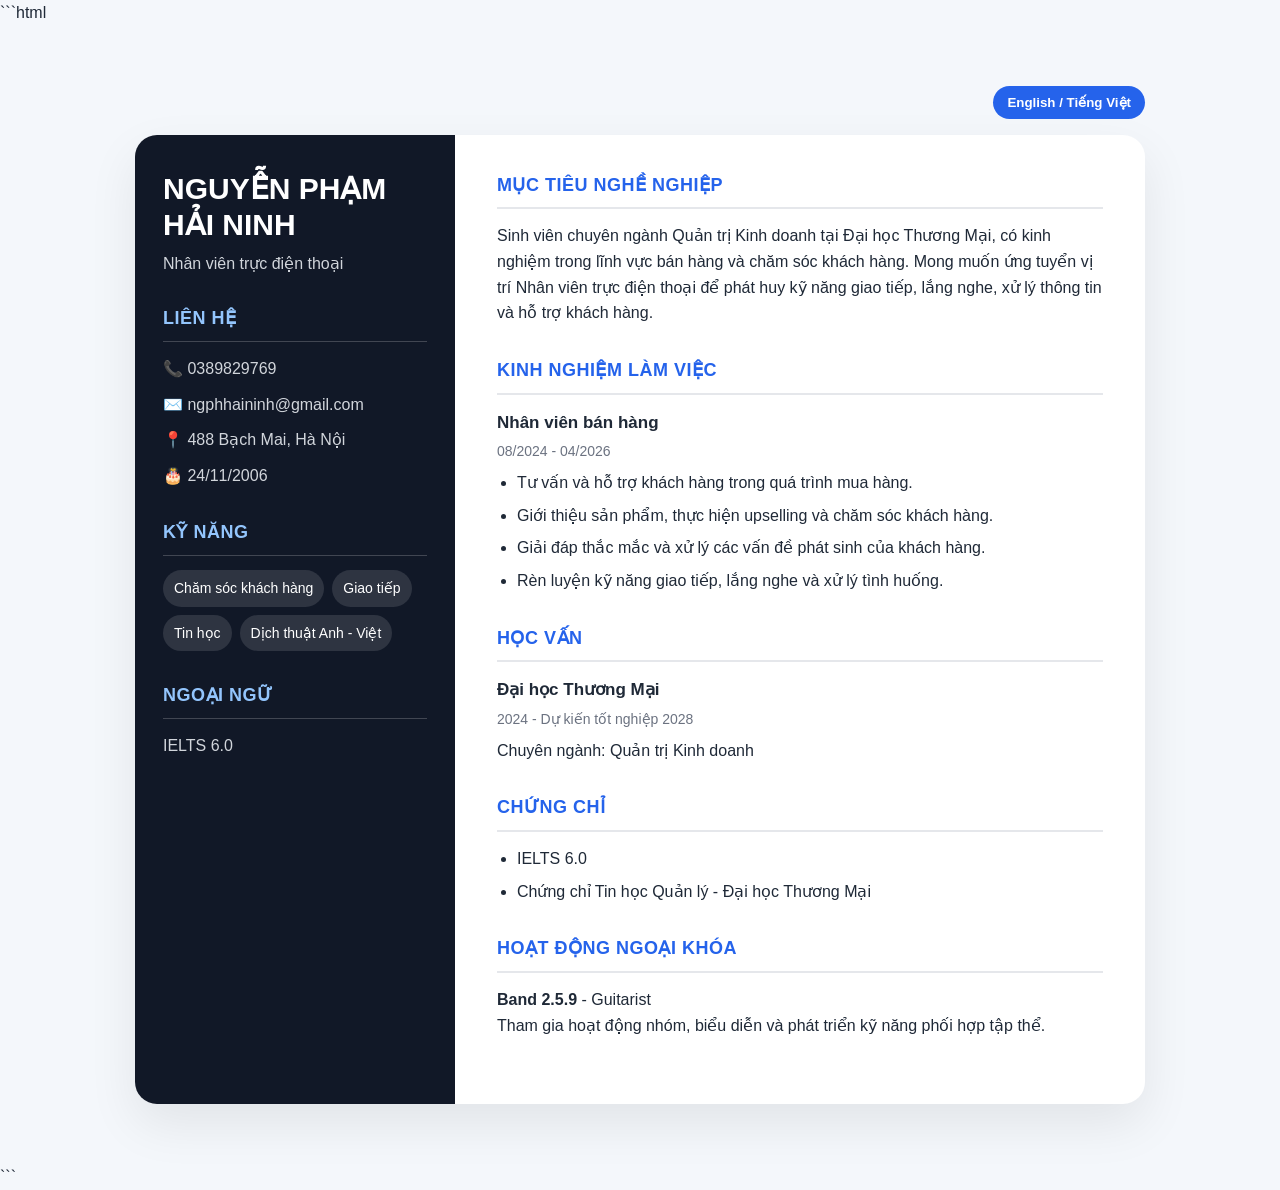
==== commit 2a5c9300: "sửa tý làm gì căng" ====
--- a/index.html
+++ b/index.html
@@ -203,9 +203,7 @@
           <div class="skills">
             <span class="skill">Chăm sóc khách hàng</span>
             <span class="skill">Giao tiếp</span>
-            <span class="skill">Xử lý tình huống</span>
-            <span class="skill">Tin học văn phòng</span>
-            <span class="skill">Làm việc nhóm</span>
+            <span class="skill">Tin học</span>
             <span class="skill">Dịch thuật Anh - Việt</span>
           </div>
         </div>
@@ -223,8 +221,7 @@
             Sinh viên chuyên ngành Quản trị Kinh doanh tại Đại học Thương Mại,
             có kinh nghiệm trong lĩnh vực bán hàng và chăm sóc khách hàng.
             Mong muốn ứng tuyển vị trí Nhân viên trực điện thoại để phát huy
-            kỹ năng giao tiếp, lắng nghe, xử lý thông tin và hỗ trợ khách hàng
-            một cách chuyên nghiệp.
+            kỹ năng giao tiếp, lắng nghe, xử lý thông tin và hỗ trợ khách hàng.
           </p>
         </div>
 
